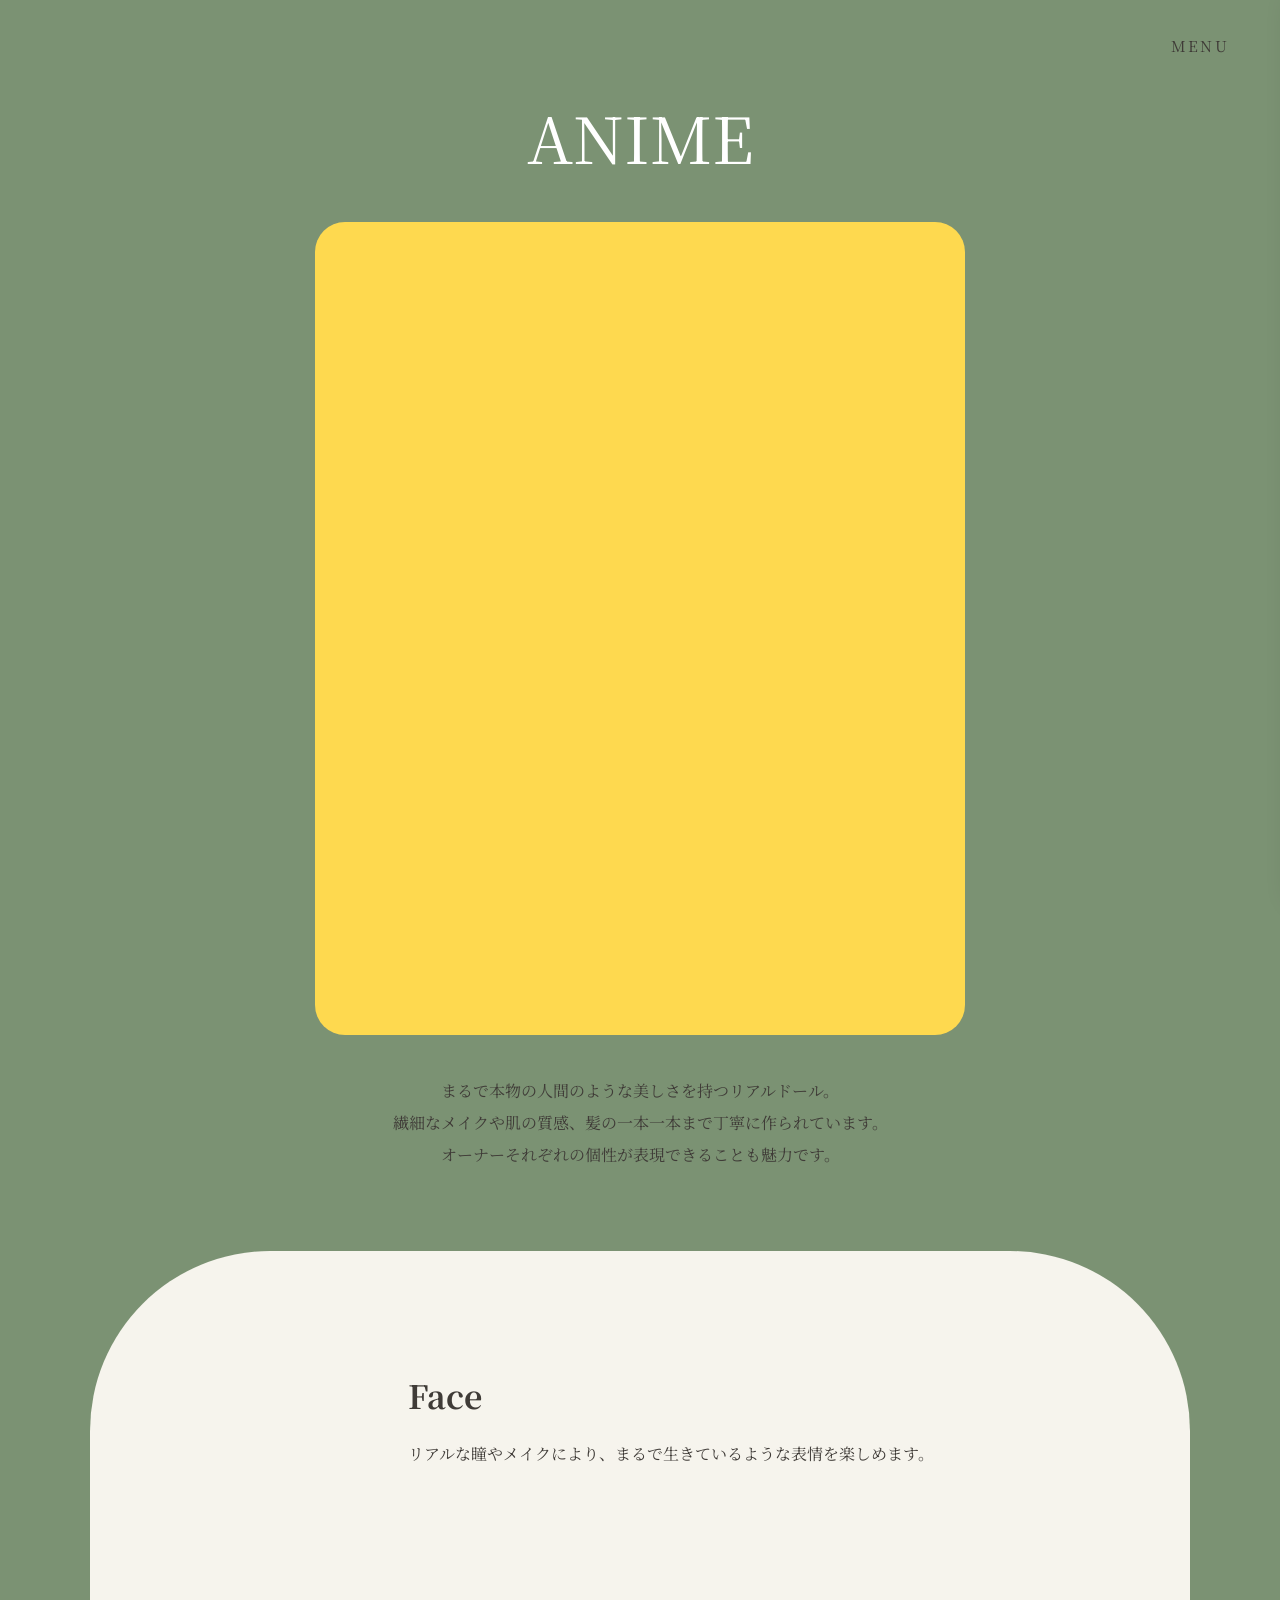
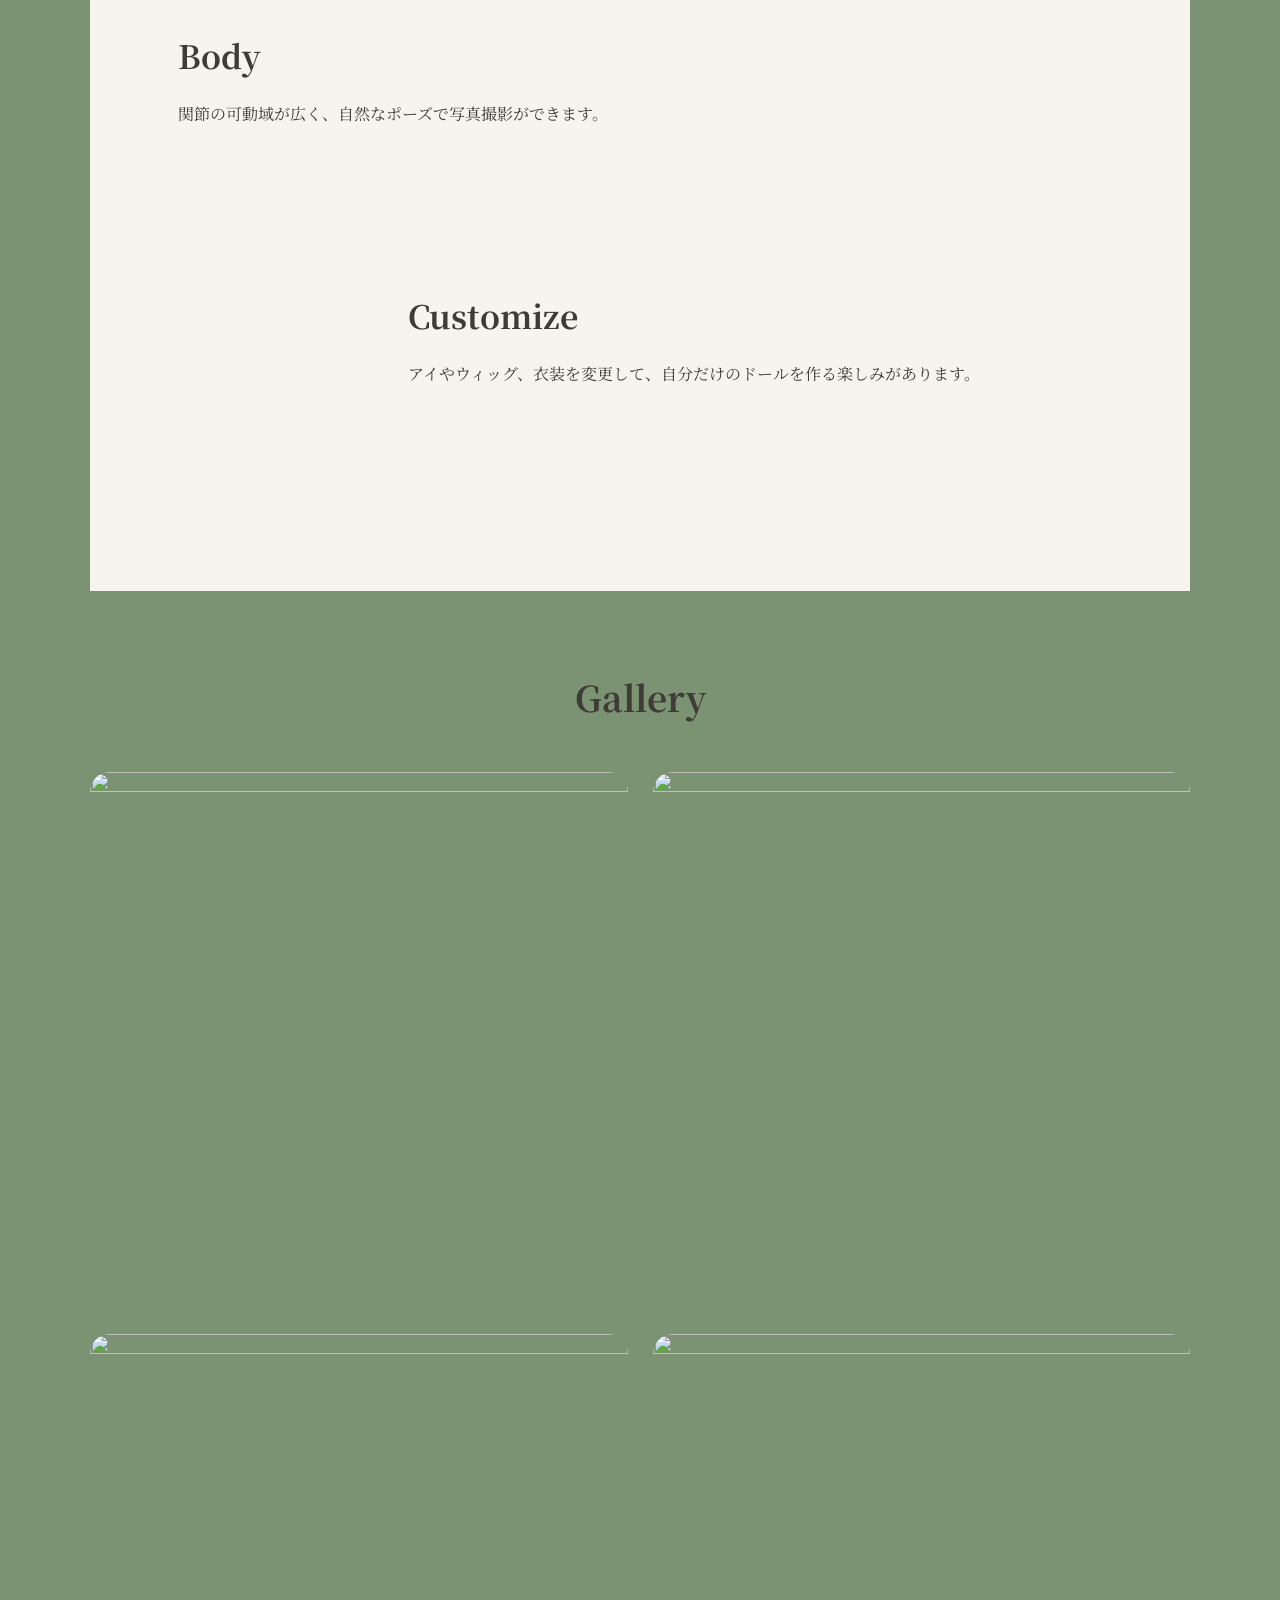
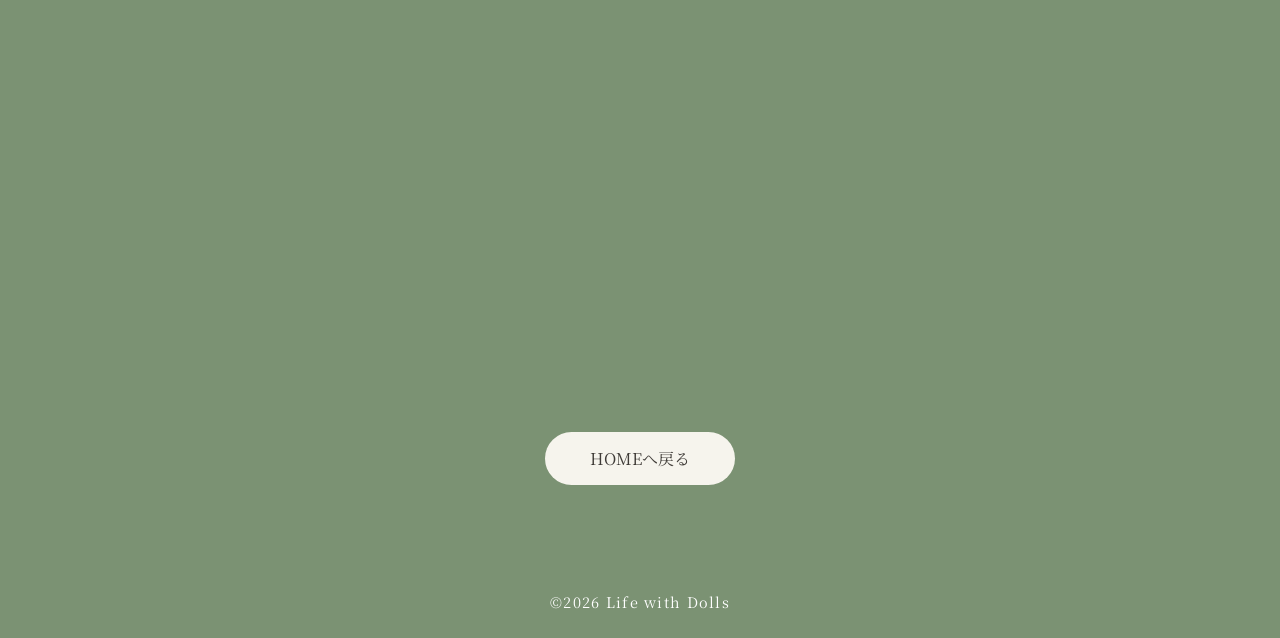
==== anime.html @ 684404c8 "Add files via upload" ====
<!doctype html>
<html lang="ja">
  <head>
    <meta charset="UTF-8" />
    <meta name="viewport" content="width=device-width, initial-scale=1.0" />

    <title>ANIME| Life with Dolls</title>

    <link rel="preconnect" href="https://fonts.googleapis.com" />
    <link rel="preconnect" href="https://fonts.gstatic.com" crossorigin />

    <link
      href="https://fonts.googleapis.com/css2?family=Noto+Serif+JP:wght@300;400;500;700&display=swap"
      rel="stylesheet"
    />

    <link rel="stylesheet" href="style.css" />
  </head>

  <body>
    <header class="header">
      <a href="index.html" class="logo"></a>

      <input type="checkbox" id="menu-btn-check" />

      <label for="menu-btn-check" class="menu-btn">MENU</label>

      <nav class="drawer">
        <h2>MENU</h2>

        <ul>
          <li><a href="index.html">HOME</a></li>
          <li><a href="real.html">REAL</a></li>
          <li><a href="anime.html">ANIME</a></li>
          <li><a href="blind.html">BLIND</a></li>
        </ul>
      </nav>
    </header>

    <main class="page">
      <section class="page-hero">
        <h1>ANIME</h1>

        <img src="images/anime.jpg" alt="ANIME Doll" class="page-main-image" />

        <p>
          まるで本物の人間のような美しさを持つリアルドール。
          <br />
          繊細なメイクや肌の質感、髪の一本一本まで丁寧に作られています。
          <br />
          オーナーそれぞれの個性が表現できることも魅力です。
        </p>
      </section>

      <section class="feature">
        <article class="feature-box">
          <div class="diamond">
            <img src="images/anime1.jpg" alt="" />
          </div>

          <div class="feature-text">
            <h2>Face</h2>

            <p>リアルな瞳やメイクにより、まるで生きているような表情を楽しめます。</p>
          </div>
        </article>

        <article class="feature-box reverse">
          <div class="diamond">
            <img src="images/anime2.jpg" alt="" />
          </div>

          <div class="feature-text">
            <h2>Body</h2>

            <p>関節の可動域が広く、自然なポーズで写真撮影ができます。</p>
          </div>
        </article>

        <article class="feature-box">
          <div class="diamond">
            <img src="images/anime3.jpg" alt="" />
          </div>

          <div class="feature-text">
            <h2>Customize</h2>

            <p>アイやウィッグ、衣装を変更して、自分だけのドールを作る楽しみがあります。</p>
          </div>
        </article>
      </section>

      <section class="gallery">
        <h2>Gallery</h2>

        <div class="gallery-grid">
          <img src="images/real-gallery1.jpg" alt="" />
          <img src="images/real-gallery2.jpg" alt="" />
          <img src="images/real-gallery3.jpg" alt="" />
          <img src="images/real-gallery4.jpg" alt="" />
        </div>
      </section>

      <section class="back-home">
        <a href="index.html">HOMEへ戻る</a>
      </section>
    </main>

    <footer>
      <small>©2026 Life with Dolls</small>
    </footer>
  </body>
</html>
---- style.css ----
/* ===================================
   Reset
=================================== */

* {
  margin: 0;
  padding: 0;
  box-sizing: border-box;
}

html {
  scroll-behavior: smooth;
}

body {
  background: #7b9273;
  color: #3f3b37;
  font-family: "Noto Serif JP", serif;
  overflow-x: hidden;
}

img {
  display: block;
  width: 100%;
}

a {
  text-decoration: none;
  color: inherit;
}

ul {
  list-style: none;
}

/* ===================================
   Layout
=================================== */

main {
  width: min(92%, 1200px);
  margin: auto;
}

/* ===================================
   Header
=================================== */

.header {
  width: min(92%, 1200px);
  margin: auto;

  height: 90px;

  display: flex;
  justify-content: flex-end;
  align-items: center;
}

.menu-btn {
  border: none;
  background: none;

  font-size: 15px;
  letter-spacing: 0.15em;

  cursor: pointer;
  font-family: "Noto Serif JP", serif;
}

/* ===================================
   Drawer Menu
=================================== */

.drawer {
  position: fixed;

  top: 0;
  right: -300px;

  width: 280px;
  height: 100vh;

  background: #f5f2ea;

  padding: 80px 40px;

  transition: 0.4s;

  z-index: 1000;

  box-shadow: -8px 0 25px rgba(0, 0, 0, 0.15);
}

#menu-btn-check:checked ~ .drawer {
  right: 0;
}

.drawer h2 {
  margin-bottom: 40px;

  font-size: 2rem;
  font-weight: 500;
}

.drawer li {
  margin-bottom: 25px;
}

.drawer a {
  font-size: 1.1rem;

  transition: 0.3s;
}

.drawer a:hover {
  opacity: 0.5;
}

/* ===================================
   Hero
=================================== */

.hero {
  padding-bottom: 90px;
}

.hero h1 {
  text-align: center;

  color: #fff;

  font-size: clamp(2.6rem, 5vw, 4.5rem);

  font-weight: 400;

  margin-bottom: 45px;

  letter-spacing: 0.05em;
}

.hero-image {
  position: relative;

  width: min(100%, 520px);

  margin: auto;
}

.hero-image img {
  aspect-ratio: 3/4;

  object-fit: cover;

  border-radius: 35px;
}

.hero-copy {
  position: absolute;

  bottom: 40px;

  left: 50%;

  transform: translateX(-50%);

  width: 90%;

  text-align: center;

  line-height: 2;

  color: #222;

  font-size: 0.95rem;

  font-weight: 500;

  text-shadow:
    0 0 12px rgba(255, 255, 255, 1),
    0 0 25px rgba(255, 255, 255, 0.95),
    0 0 45px rgba(255, 255, 255, 0.9);
}

/* ===================================
   Types
=================================== */

.types {
  background: #f6f4ed;

  border-radius: 220px 220px 0 0;

  padding: 90px 8%;
}

.section-title {
  text-align: center;

  margin-bottom: 80px;
}

.section-title h2 {
  font-size: clamp(2rem, 4vw, 3rem);

  font-weight: 500;

  margin-bottom: 15px;
}

.section-title p {
  line-height: 2;
}

.type-box {
  display: flex;

  justify-content: space-between;

  align-items: center;

  gap: 40px;

  margin-bottom: 90px;
}

.reverse {
  flex-direction: row-reverse;
}

.type-text {
  flex: 1;
}

.type-text h3 {
  font-size: 2.3rem;

  margin-bottom: 18px;

  font-weight: 500;
}

.type-text p {
  line-height: 2;
}

/* ===========================
   Diamond
=========================== */

.diamond {
  width: 180px;
  height: 180px;

  overflow: hidden;

  border-radius: 28px;

  transform: rotate(45deg);

  flex-shrink: 0;

  transition: 0.4s;
}

.diamond img {
  width: 100%;
  height: 100%;

  object-fit: cover;

  transform: rotate(-45deg) scale(1.45);
}

.diamond:hover {
  transform: rotate(45deg) scale(1.06);
}

/* ===================================
   Tablet
=================================== */

@media (max-width: 900px) {
  .type-box {
    gap: 25px;
  }

  .diamond {
    width: 140px;
    height: 140px;
  }

  .type-text h3 {
    font-size: 1.8rem;
  }
}

/* ===================================
   Smartphone
=================================== */

@media (max-width: 700px) {
  .hero {
    padding-bottom: 60px;
  }

  .types {
    border-radius: 140px 140px 0 0;

    padding: 70px 30px;
  }

  .type-box {
    flex-direction: column;

    text-align: center;
  }

  .reverse {
    flex-direction: column;
  }

  .type-text {
    width: 100%;
  }

  .diamond {
    width: 130px;
    height: 130px;

    margin-bottom: 15px;
  }

  .hero-copy {
    font-size: 0.85rem;

    line-height: 1.9;
  }
  /* ===========================
   CSSだけで開くメニュー
=========================== */

  #menu-btn-check {
    display: none;
  }

  .drawer {
    position: fixed;

    top: 0;
    right: -300px;

    width: 280px;
    height: 100vh;

    background: #f6f4ed;

    padding: 80px 40px;

    transition: 0.4s;

    z-index: 999;
  }

  #menu-btn-check:checked ~ .drawer {
    right: 0;
  }

  .menu-btn {
    cursor: pointer;

    font-size: 15px;

    letter-spacing: 0.15em;

    transition: 0.3s;
  }

  .menu-btn:hover {
    opacity: 0.7;
  }
}
/* ===================================
   SHOP
=================================== */

.shop {
  background: #7b9273;

  padding: 90px 0;
}

.shop .section-title {
  color: #fff;

  margin-bottom: 70px;
}

.shop-box {
  display: flex;

  justify-content: space-between;

  align-items: center;

  gap: 50px;

  margin-bottom: 80px;
}

.shop-box.reverse {
  flex-direction: row-reverse;
}

.shop-text {
  flex: 1;

  color: #fff;
}

.shop-text h3 {
  font-size: 2rem;

  font-weight: 500;

  line-height: 1.6;

  margin-bottom: 18px;
}

.shop-text p {
  line-height: 2;

  font-size: 1rem;
}

.shop-image {
  width: 55%;

  aspect-ratio: 4/3;

  object-fit: cover;

  border-radius: 25px;

  transition: 0.4s;
}

.shop-image:hover {
  transform: scale(1.03);
}

/* ===================================
   ENJOY
=================================== */

.enjoy {
  background: #f6f4ed;

  padding: 90px 8%;
}

.enjoy-box {
  display: flex;

  align-items: center;

  gap: 45px;

  margin-bottom: 90px;
}

.enjoy-box.reverse {
  flex-direction: row-reverse;
}

.circle-image {
  width: 200px;

  height: 200px;

  border-radius: 50%;

  object-fit: cover;

  flex-shrink: 0;

  transition: 0.4s;
}

.circle-image:hover {
  transform: scale(1.05);
}

.enjoy-text {
  flex: 1;
}

.enjoy-text h2 {
  font-size: 2rem;

  font-weight: 500;

  margin-bottom: 20px;
}

.enjoy-text p {
  line-height: 2;

  font-size: 1rem;
}

/* ===================================
   Footer Image
=================================== */

.footer-visual {
  background: #f6f4ed;

  padding: 0 8%;
}

.footer-visual img {
  width: 100%;

  aspect-ratio: 16/7;

  object-fit: cover;

  border-radius: 35px 35px 0 0;
}

/* ===================================
   Footer
=================================== */

footer {
  background: #7b9273;

  color: #fff;

  text-align: center;

  padding: 25px;

  letter-spacing: 0.08em;
}

footer small {
  font-size: 0.9rem;
}

/* ===================================
   Tablet
=================================== */

@media (max-width: 900px) {
  .shop-box {
    gap: 30px;
  }

  .shop-image {
    width: 50%;
  }

  .circle-image {
    width: 170px;

    height: 170px;
  }
}

/* ===================================
   Smartphone
=================================== */

@media (max-width: 700px) {
  .shop {
    padding: 70px 0;
  }

  .shop-box {
    flex-direction: column;

    text-align: center;

    gap: 30px;
  }

  .shop-box.reverse {
    flex-direction: column;
  }

  .shop-image {
    width: 100%;
  }

  .enjoy {
    padding: 70px 30px;
  }

  .enjoy-box {
    flex-direction: column;

    text-align: center;

    gap: 25px;
  }

  .enjoy-box.reverse {
    flex-direction: column;
  }

  .circle-image {
    width: 150px;

    height: 150px;
  }

  .enjoy-text h2 {
    font-size: 1.8rem;
  }

  .footer-visual {
    padding: 0;
  }

  .footer-visual img {
    border-radius: 30px 30px 0 0;
  }
}

/*=========================
  Page
==========================*/

.page {
  width: min(92%, 1100px);

  margin: auto;
}

.page-hero {
  text-align: center;

  padding-bottom: 80px;
}

.page-hero h1 {
  color: white;

  font-size: clamp(2.8rem, 5vw, 4.5rem);

  margin-bottom: 40px;

  font-weight: 400;
}

.page-main-image {
  width: min(100%, 650px);

  margin: auto;

  border-radius: 30px;

  aspect-ratio: 4/5;

  object-fit: cover;

  margin-bottom: 40px;
}

.page-hero p {
  line-height: 2;
}

/*=========================
 Feature
==========================*/

.feature {
  background: #f6f4ed;

  border-radius: 180px 180px 0 0;

  padding: 80px 8%;
}

.feature-box {
  display: flex;

  align-items: center;

  justify-content: space-between;

  gap: 50px;

  margin-bottom: 80px;
}

.feature-box.reverse {
  flex-direction: row-reverse;
}

.feature-text {
  flex: 1;
}

.feature-text h2 {
  font-size: 2rem;

  margin-bottom: 20px;
}

.feature-text p {
  line-height: 2;
}

/*=========================
 Gallery
==========================*/

.gallery {
  padding: 80px 0;
}

.gallery h2 {
  text-align: center;

  font-size: 2.2rem;

  margin-bottom: 50px;
}

.gallery-grid {
  display: grid;

  grid-template-columns: repeat(2, 1fr);

  gap: 25px;
}

.gallery-grid img {
  border-radius: 20px;

  aspect-ratio: 1;

  object-fit: cover;
}

/*=========================
 Back
==========================*/

.back-home {
  text-align: center;

  margin: 80px 0;
}

.back-home a {
  display: inline-block;

  padding: 15px 45px;

  background: #f6f4ed;

  border-radius: 40px;

  transition: 0.3s;
}

.back-home a:hover {
  background: white;
}

/*=========================
 Responsive
==========================*/

@media (max-width: 700px) {
  .feature {
    border-radius: 120px 120px 0 0;
  }

  .feature-box {
    flex-direction: column;

    text-align: center;
  }

  .feature-box.reverse {
    flex-direction: column;
  }

  .gallery-grid {
    grid-template-columns: 1fr;
  }
}

#menu-btn-check {
  display: none;
}
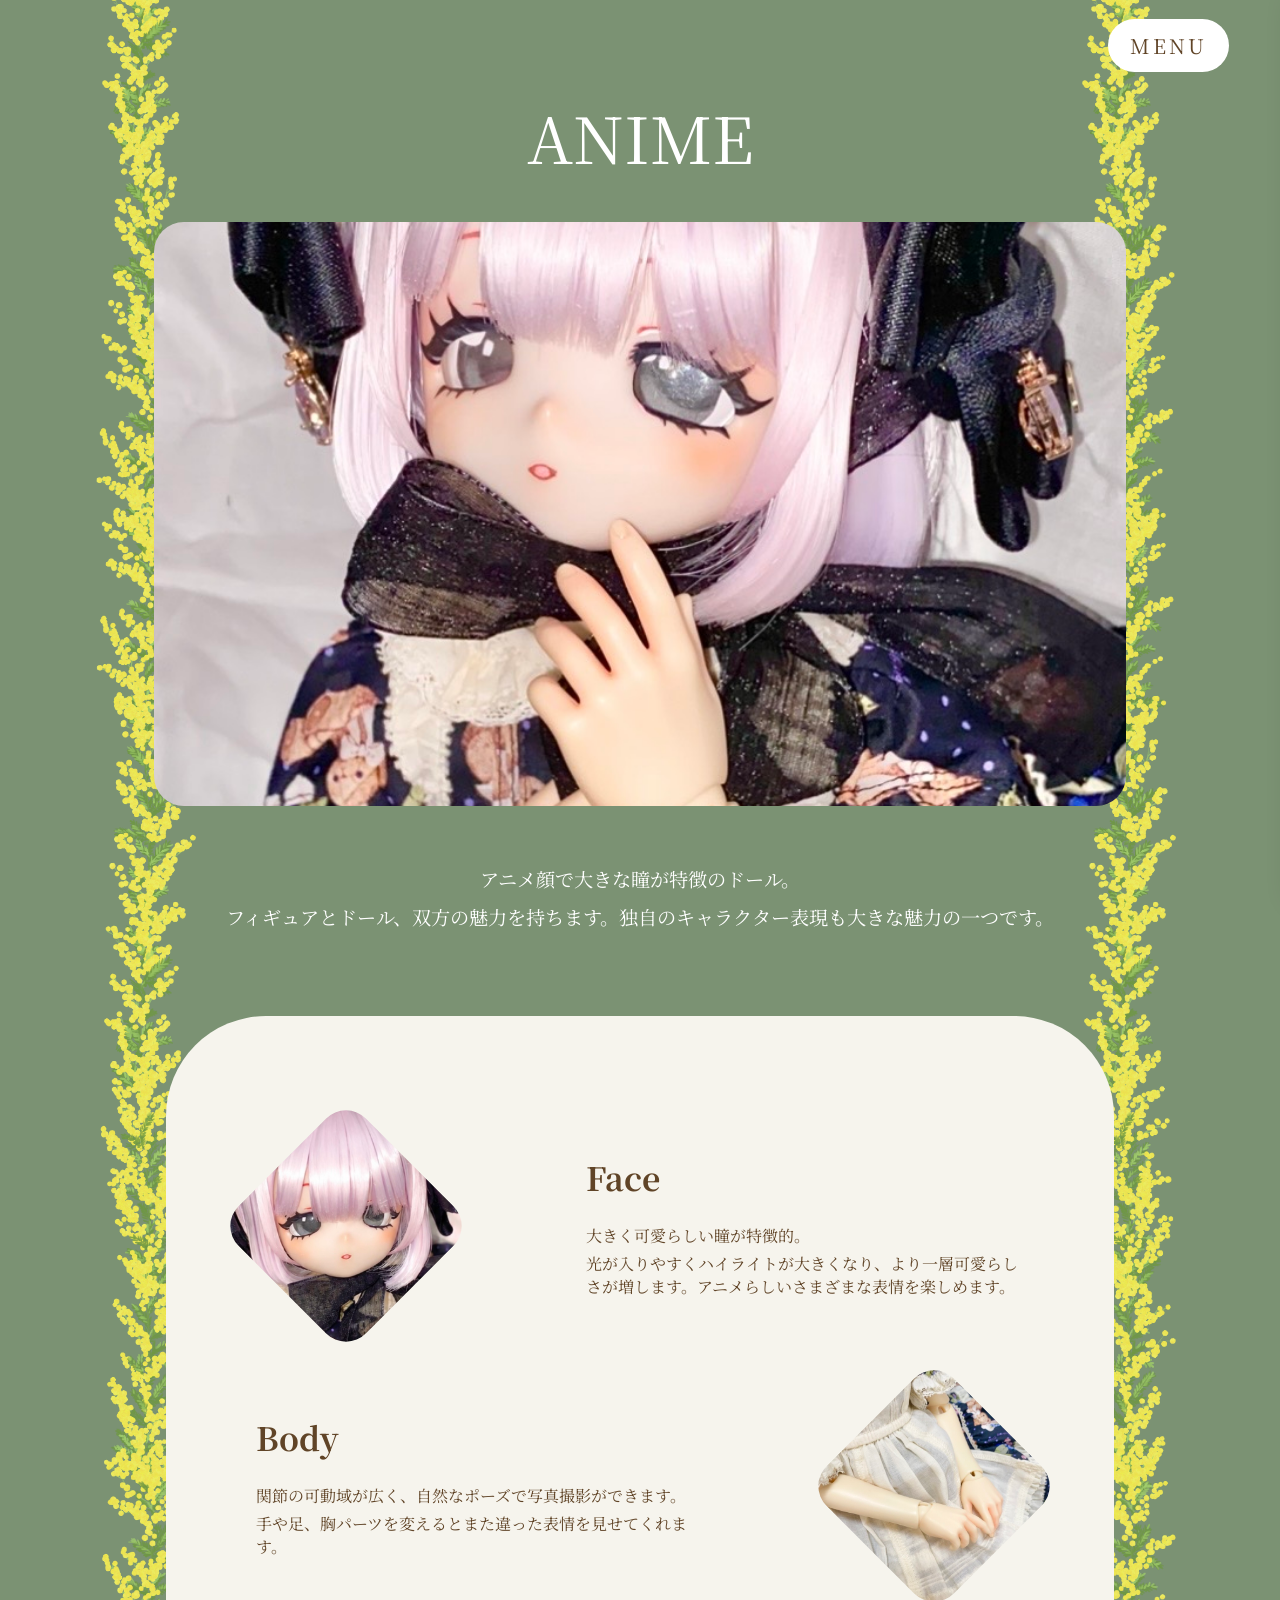
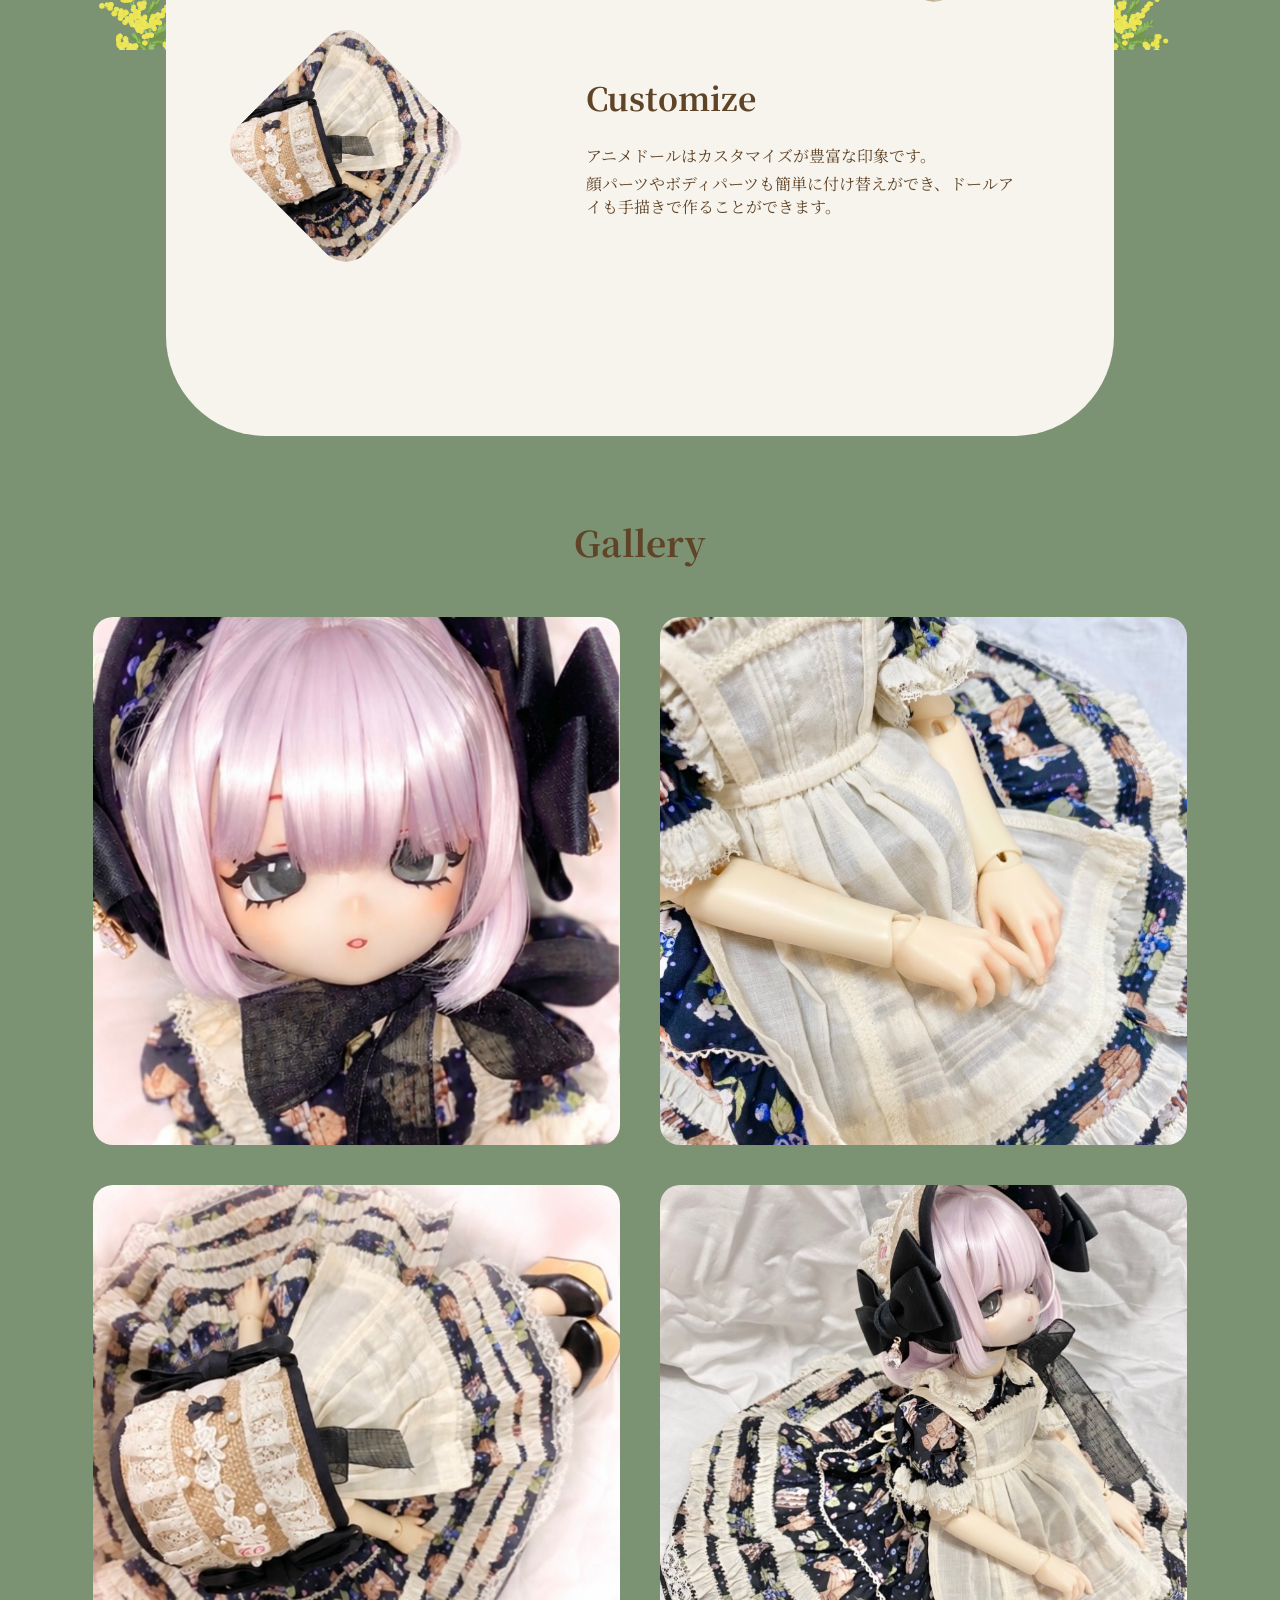
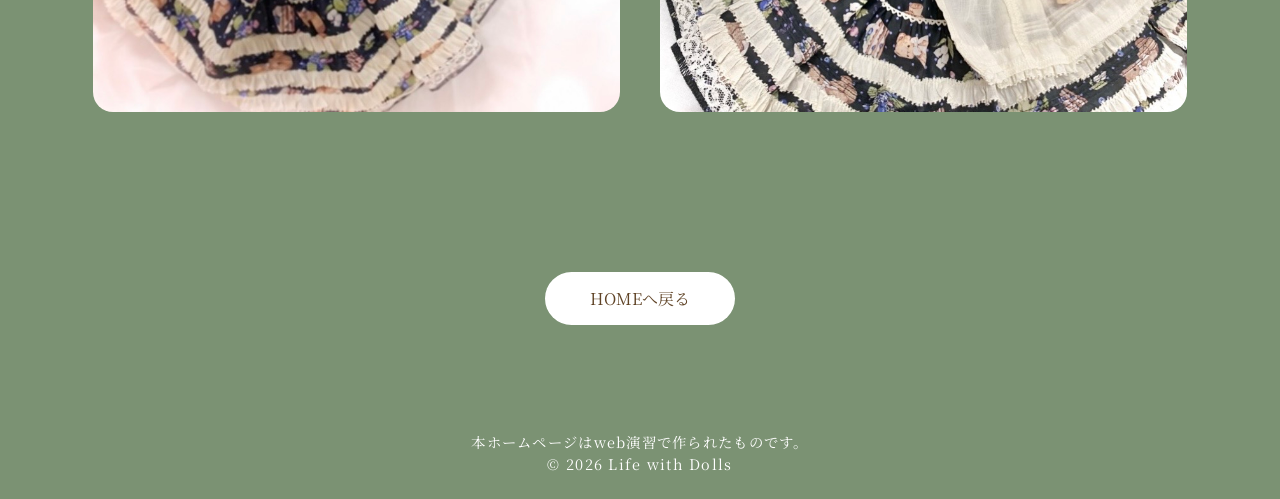
==== commit fabed8ed: "Add files via upload" ====
--- a/anime.html
+++ b/anime.html
@@ -42,13 +42,12 @@
         <h1>ANIME</h1>
 
         <img src="images/anime.jpg" alt="ANIME Doll" class="page-main-image" />
-
+<br></br>
         <p>
-          まるで本物の人間のような美しさを持つリアルドール。
+          アニメ顔で大きな瞳が特徴のドール。
           <br />
-          繊細なメイクや肌の質感、髪の一本一本まで丁寧に作られています。
+          フィギュアとドール、双方の魅力を持ちます。独自のキャラクター表現も大きな魅力の一つです。
           <br />
-          オーナーそれぞれの個性が表現できることも魅力です。
         </p>
       </section>
 
@@ -61,7 +60,8 @@
           <div class="feature-text">
             <h2>Face</h2>
 
-            <p>リアルな瞳やメイクにより、まるで生きているような表情を楽しめます。</p>
+            <p>大きく可愛らしい瞳が特徴的。</p>
+            光が入りやすくハイライトが大きくなり、より一層可愛らしさが増します。アニメらしいさまざまな表情を楽しめます。
           </div>
         </article>
 
@@ -74,6 +74,7 @@
             <h2>Body</h2>
 
             <p>関節の可動域が広く、自然なポーズで写真撮影ができます。</p>
+            手や足、胸パーツを変えるとまた違った表情を見せてくれます。
           </div>
         </article>
 
@@ -85,7 +86,8 @@
           <div class="feature-text">
             <h2>Customize</h2>
 
-            <p>アイやウィッグ、衣装を変更して、自分だけのドールを作る楽しみがあります。</p>
+            <p>アニメドールはカスタマイズが豊富な印象です。</p>
+            顔パーツやボディパーツも簡単に付け替えができ、ドールアイも手描きで作ることができます。
           </div>
         </article>
       </section>
@@ -94,10 +96,10 @@
         <h2>Gallery</h2>
 
         <div class="gallery-grid">
-          <img src="images/real-gallery1.jpg" alt="" />
-          <img src="images/real-gallery2.jpg" alt="" />
-          <img src="images/real-gallery3.jpg" alt="" />
-          <img src="images/real-gallery4.jpg" alt="" />
+          <img src="images/anime1.jpg" alt="" />
+          <img src="images/anime2.jpg" alt="" />
+          <img src="images/anime3.jpg" alt="" />
+          <img src="images/anime6.jpg" alt="" />
         </div>
       </section>
 
@@ -107,7 +109,11 @@
     </main>
 
     <footer>
-      <small>©2026 Life with Dolls</small>
+       <small>本ホームページはweb演習で作られたものです。
+<p>© 2026 Life with Dolls</p></small>
     </footer>
   </body>
+<img src="images/a.png" alt="" class="flower-left">
+
+<img src="images/a.png" alt="" class="flower-right">
 </html>
--- a/style.css
+++ b/style.css
@@ -14,7 +14,7 @@
 
 body {
   background: #7b9273;
-  color: #3f3b37;
+  color: #604427;
   font-family: "Noto Serif JP", serif;
   overflow-x: hidden;
 }
@@ -42,6 +42,90 @@
   margin: auto;
 }
 
+@media (min-width: 1000px) {
+  main {
+    width: min(95%, 1500px);
+  }
+}
+.main-image-box {
+  position: relative;
+
+  width: 100%;
+
+  aspect-ratio: 3/5;
+
+  border-radius: 30px;
+
+  overflow: hidden;
+}
+@media (min-width: 1000px) {
+  .main-image-box {
+    aspect-ratio: 5/3;
+
+    max-width: 1300px;
+
+    margin: auto;
+  }
+}
+
+.main-image {
+  position: absolute;
+
+  inset: 0;
+
+  width: 100%;
+  height: 100%;
+
+  object-fit: cover;
+
+  opacity: 0;
+
+  animation: slideShow 25s infinite;
+}
+
+.image1 {
+  animation-delay: 0s;
+}
+
+.image2 {
+  animation-delay: 5s;
+}
+
+.image3 {
+  animation-delay: 10s;
+}
+
+.image4 {
+  animation-delay: 15s;
+}
+
+.image5 {
+  animation-delay: 20s;
+}
+
+@keyframes slideShow {
+  0% {
+    opacity: 0;
+    transform: scale(1.08);
+  }
+
+  5% {
+    opacity: 1;
+  }
+
+  18% {
+    opacity: 1;
+    transform: scale(1);
+  }
+
+  22% {
+    opacity: 0;
+  }
+
+  100% {
+    opacity: 0;
+  }
+}
 /* ===================================
    Header
 =================================== */
@@ -61,7 +145,7 @@
   border: none;
   background: none;
 
-  font-size: 15px;
+  font-size: 20px;
   letter-spacing: 0.15em;
 
   cursor: pointer;
@@ -155,31 +239,22 @@
   border-radius: 35px;
 }
 
-.hero-copy {
-  position: absolute;
-
-  bottom: 40px;
-
-  left: 50%;
-
-  transform: translateX(-50%);
-
-  width: 90%;
-
+.hero-text {
   text-align: center;
 
+  width: 85%;
+
+  margin: 35px auto 0;
+
   line-height: 2;
 
-  color: #222;
-
   font-size: 0.95rem;
 
-  font-weight: 500;
-
-  text-shadow:
-    0 0 12px rgba(255, 255, 255, 1),
-    0 0 25px rgba(255, 255, 255, 0.95),
-    0 0 45px rgba(255, 255, 255, 0.9);
+  color: white;
+}
+
+.hero {
+  padding-bottom: 70px;
 }
 
 /* ===================================
@@ -219,7 +294,7 @@
 
   align-items: center;
 
-  gap: 40px;
+  gap: 150px;
 
   margin-bottom: 90px;
 }
@@ -450,6 +525,17 @@
   transform: scale(1.03);
 }
 
+.shop-link {
+  display: block;
+  width: 55%;
+}
+
+.shop-image {
+  width: 100%;
+  aspect-ratio: 4/3;
+  object-fit: cover;
+  border-radius: 25px;
+}
 /* ===================================
    ENJOY
 =================================== */
@@ -465,7 +551,7 @@
 
   align-items: center;
 
-  gap: 45px;
+  gap: 150px;
 
   margin-bottom: 90px;
 }
@@ -488,10 +574,6 @@
   transition: 0.4s;
 }
 
-.circle-image:hover {
-  transform: scale(1.05);
-}
-
 .enjoy-text {
   flex: 1;
 }
@@ -513,22 +595,6 @@
 /* ===================================
    Footer Image
 =================================== */
-
-.footer-visual {
-  background: #f6f4ed;
-
-  padding: 0 8%;
-}
-
-.footer-visual img {
-  width: 100%;
-
-  aspect-ratio: 16/7;
-
-  object-fit: cover;
-
-  border-radius: 35px 35px 0 0;
-}
 
 /* ===================================
    Footer
@@ -656,6 +722,11 @@
   font-weight: 400;
 }
 
+.page-hero {
+  color: white;
+  font-size: 1.2rem;
+}
+
 .page-main-image {
   width: min(100%, 650px);
 
@@ -693,7 +764,7 @@
 
   justify-content: space-between;
 
-  gap: 50px;
+  gap: 150px;
 
   margin-bottom: 80px;
 }
@@ -763,7 +834,7 @@
 
   padding: 15px 45px;
 
-  background: #f6f4ed;
+  background: #ffffff;
 
   border-radius: 40px;
 
@@ -771,33 +842,215 @@
 }
 
 .back-home a:hover {
-  background: white;
+  background: rgb(219, 210, 199);
 }
 
 /*=========================
  Responsive
 ==========================*/
 
-@media (max-width: 700px) {
-  .feature {
-    border-radius: 120px 120px 0 0;
-  }
-
-  .feature-box {
-    flex-direction: column;
-
-    text-align: center;
-  }
-
-  .feature-box.reverse {
-    flex-direction: column;
-  }
-
-  .gallery-grid {
-    grid-template-columns: 1fr;
-  }
-}
-
 #menu-btn-check {
   display: none;
 }
+
+@media (min-width: 1000px) {
+  main {
+    max-width: 1400px;
+  }
+
+  .hero {
+    padding-bottom: 100px;
+  }
+
+  .types,
+  .shop {
+    padding-left: 80px;
+    padding-right: 80px;
+  }
+}
+
+@media (min-width: 1000px) {
+  .page {
+    width: min(95%, 1400px);
+  }
+}
+
+@media (min-width: 1000px) {
+  main {
+    width: 95%;
+    max-width: 1600px;
+  }
+
+  .page {
+    width: 95%;
+    max-width: 1600px;
+  }
+}
+
+@media (min-width: 1000px) {
+  .page-main-image {
+    width: 80%;
+    max-width: 1100px;
+
+    aspect-ratio: 5/3;
+
+    display: block;
+    margin: auto;
+  }
+}
+
+@media (min-width: 1000px) {
+  .gallery {
+    width: 90%;
+    margin: auto;
+  }
+
+  .gallery-grid {
+    gap: 40px;
+  }
+}
+
+/* ==========================
+   PC版 レイアウト調整
+========================== */
+
+@media (min-width: 1000px) {
+  /* HOME */
+
+  .types {
+    width: 78%;
+    max-width: 1100px;
+
+    margin: 0 auto;
+
+    padding: 120px 90px;
+
+    border-radius: 280px 280px 0 0;
+  }
+
+  /* REAL・ANIME・BLIND */
+
+  .feature {
+    width: 78%;
+    max-width: 1100px;
+
+    margin: 0 auto;
+
+    padding: 120px 90px;
+
+    border-radius: 280px 280px 0 0;
+  }
+}
+
+@media (min-width: 1000px) {
+  .types,
+  .feature,
+  .enjoy {
+    width: 78%;
+    max-width: 1100px;
+
+    margin: 0 auto;
+
+    padding: 120px 90px;
+
+    border-radius: 100px 100px 100px 100px;
+  }
+}
+
+.menu-btn {
+  position: relative;
+
+  padding: 12px 22px;
+
+  z-index: 1;
+}
+
+.menu-btn::before {
+  content: "";
+
+  position: absolute;
+
+  inset: 0;
+
+  background: white;
+
+  border-radius: 999px;
+
+  z-index: -1;
+}
+
+.hero-copy {
+  width: 85%;
+
+  margin: 20px auto;
+
+  text-align: center;
+
+  color: white;
+
+  line-height: 2;
+
+  font-size: 1.3rem;
+}
+
+.hero {
+  padding-bottom: 20px;
+}
+
+.enjoy-title {
+  text-align: center;
+
+  margin-bottom: 60px;
+}
+
+.enjoy-title h2 {
+  font-size: 2.5rem;
+
+  font-weight: 500;
+
+  letter-spacing: 0.08em;
+
+  margin-bottom: 12px;
+}
+
+.enjoy-title p {
+  font-size: 0.95rem;
+
+  line-height: 1.8;
+}
+
+.flower-left,
+.flower-right {
+  display: none;
+}
+
+@media (min-width: 1024px) {
+  .flower-left,
+  .flower-right {
+    display: block;
+
+    position: fixed;
+
+    top: 50%;
+
+    transform: translateY(-50%);
+
+    width: 180px;
+
+    height: auto;
+
+    z-index: -1;
+
+    opacity: 0.9;
+
+    pointer-events: none;
+  }
+
+  .flower-left {
+    left: 60px;
+  }
+
+  .flower-right {
+    right: 60px;
+  }
+}
